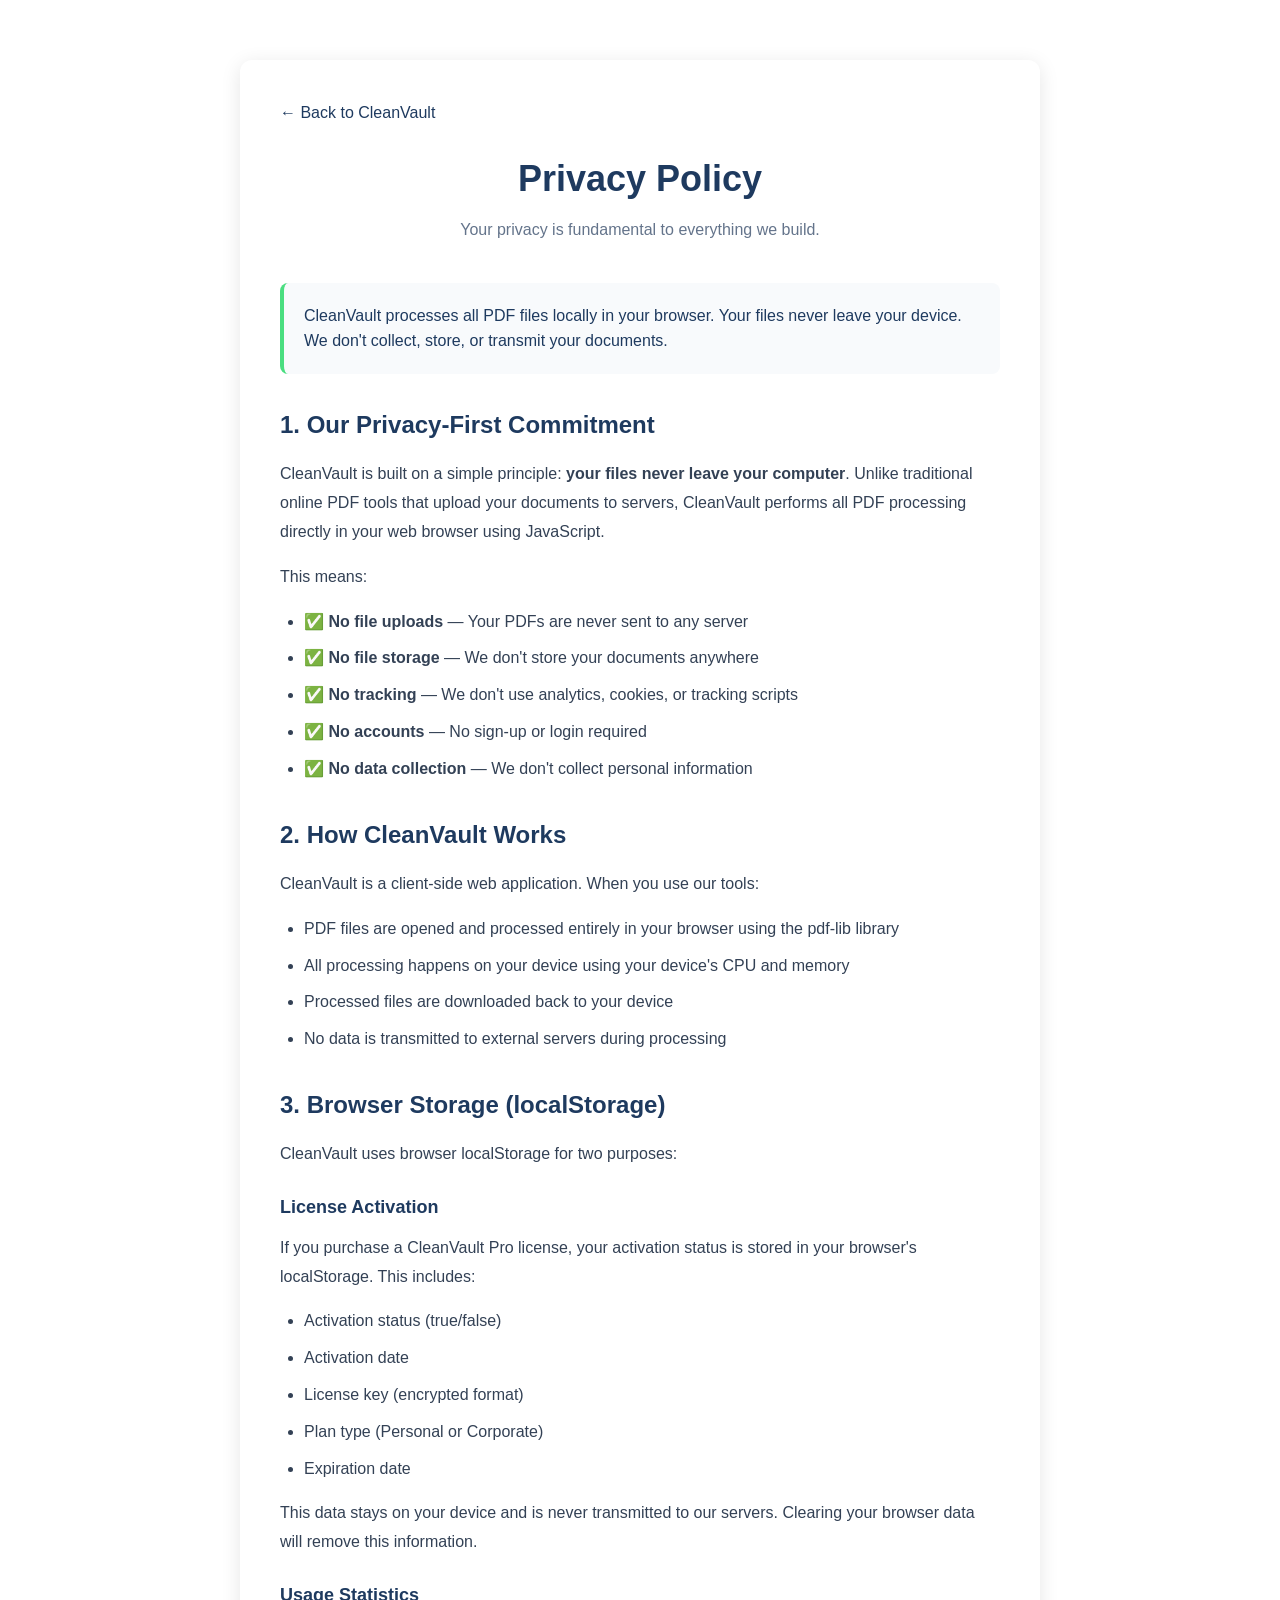
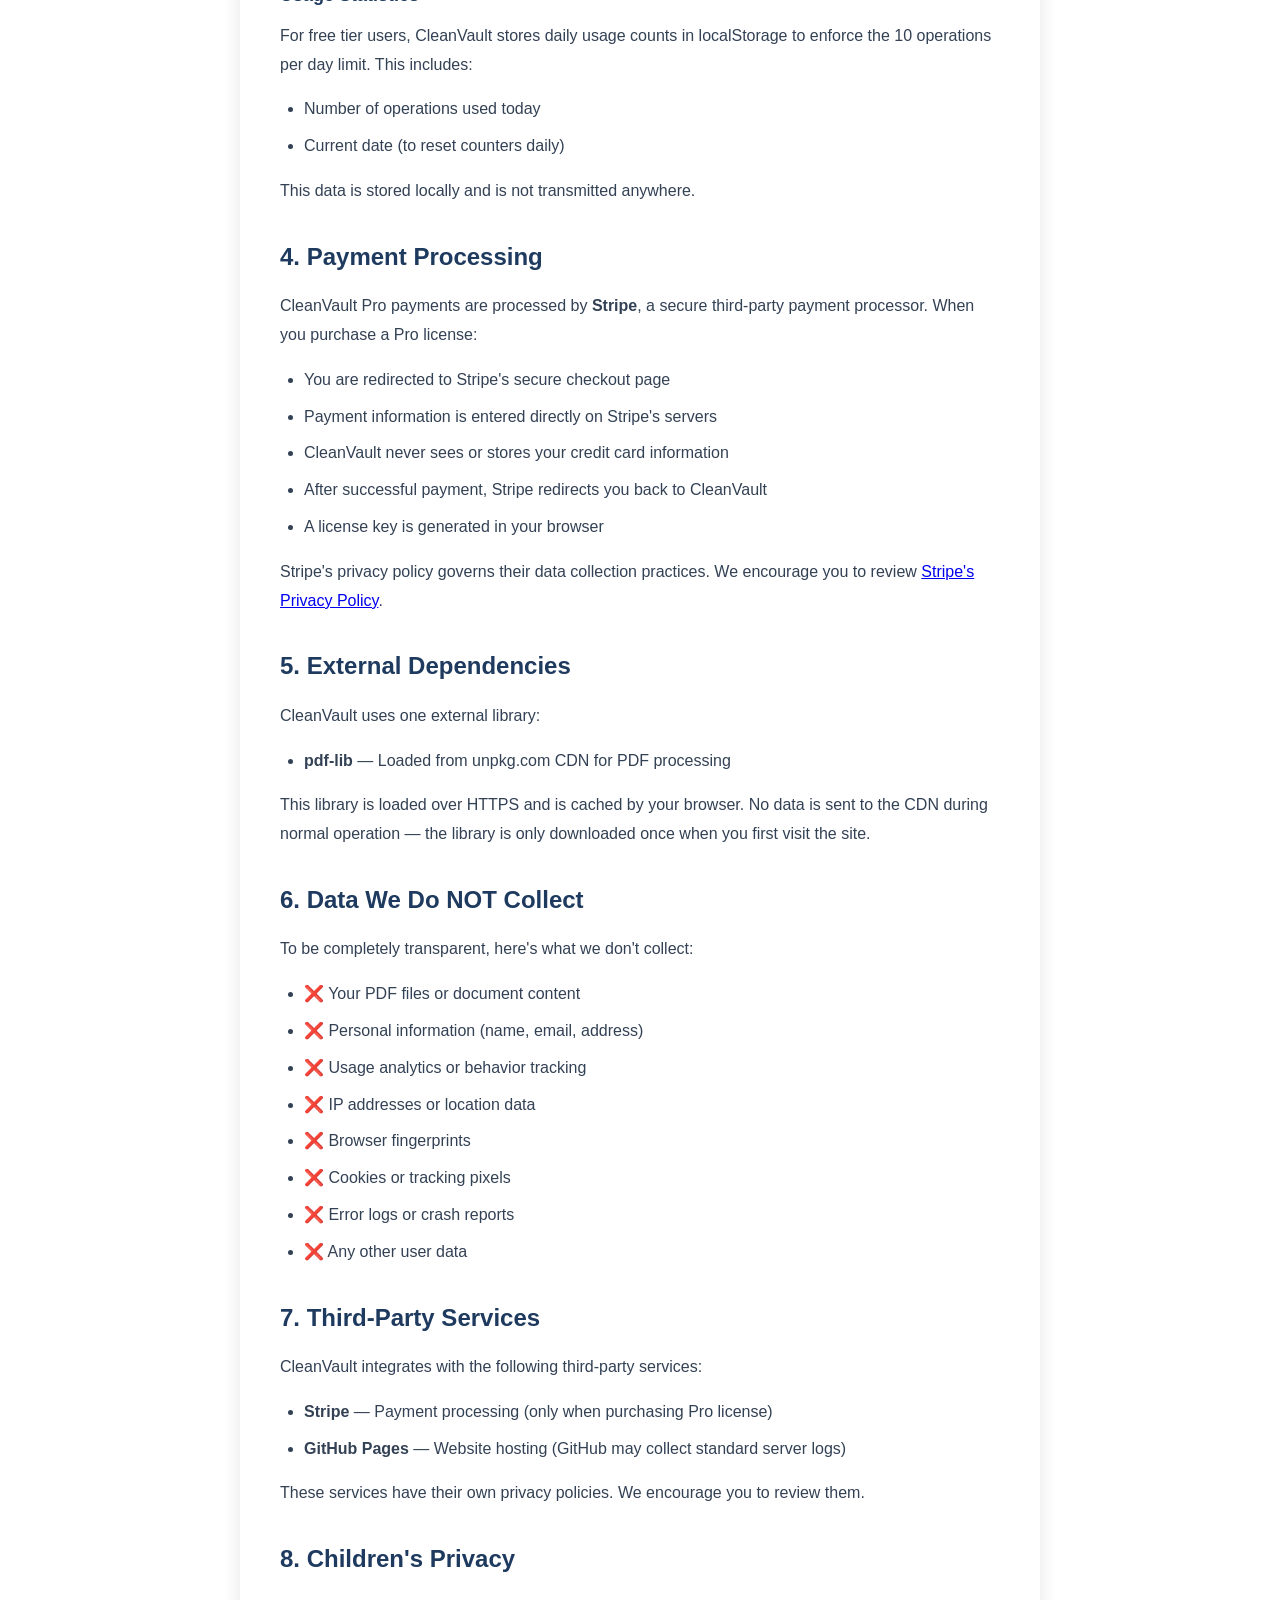
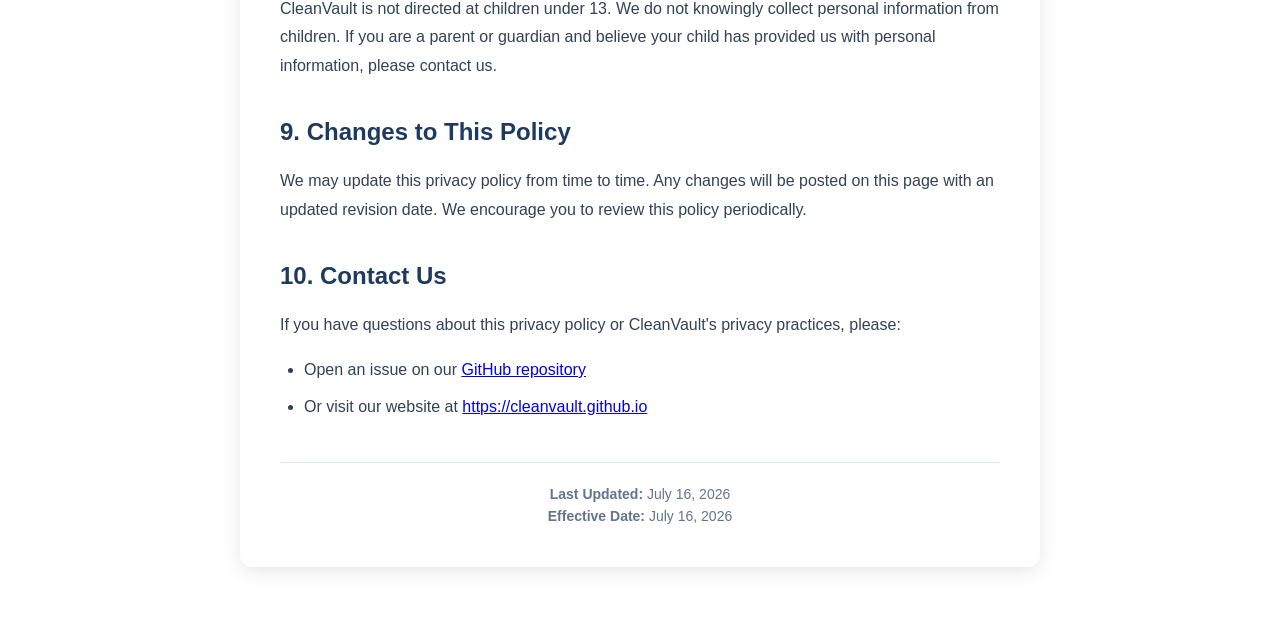
==== privacy.html @ eed6da36 "CleanVault launch ready" ====
<!DOCTYPE html>
<html lang="en">
<head>
    <meta charset="UTF-8">
    <meta name="viewport" content="width=device-width, initial-scale=1.0">
    <meta name="description" content="CleanVault Privacy Policy - Learn how we protect your privacy with browser-based PDF processing, no data collection, and no file uploads.">
    <meta name="robots" content="noindex, nofollow">
    <meta name="author" content="CleanVault">
    
    <!-- Canonical URL -->
    <link rel="canonical" href="https://cleanvault.github.io/privacy.html">
    
    <!-- Favicon -->
    <link rel="icon" type="image/x-icon" href="assets/favicon.ico">
    <link rel="icon" type="image/png" sizes="16x16" href="assets/favicon-16x16.png">
    <link rel="icon" type="image/png" sizes="32x32" href="assets/favicon-32x32.png">
    <link rel="icon" type="image/png" sizes="48x48" href="assets/favicon-48x48.png">
    <link rel="apple-touch-icon" sizes="180x180" href="assets/apple-touch-icon.png">
    <link rel="icon" type="image/svg+xml" href="assets/logo.svg">
    
    <!-- Stylesheet -->
    <link rel="stylesheet" href="style.css">
    
    <title>Privacy Policy - CleanVault</title>
    <style>
        .legal-container {
            max-width: 800px;
            margin: 60px auto;
            padding: 40px;
            background: white;
            border-radius: 12px;
            box-shadow: 0 4px 20px rgba(0, 0, 0, 0.1);
        }

        .legal-header {
            text-align: center;
            margin-bottom: 40px;
        }

        .legal-header h1 {
            font-size: 36px;
            color: #1e3a5f;
            margin-bottom: 10px;
        }

        .legal-header p {
            color: #64748b;
            font-size: 16px;
        }

        .legal-section {
            margin-bottom: 32px;
        }

        .legal-section h2 {
            font-size: 24px;
            color: #1e3a5f;
            margin-bottom: 16px;
            margin-top: 32px;
        }

        .legal-section h3 {
            font-size: 18px;
            color: #1e3a5f;
            margin-top: 24px;
            margin-bottom: 12px;
        }

        .legal-section p {
            color: #334155;
            line-height: 1.8;
            margin-bottom: 16px;
        }

        .legal-section ul {
            margin-left: 24px;
            margin-bottom: 16px;
        }

        .legal-section li {
            color: #334155;
            line-height: 1.8;
            margin-bottom: 8px;
        }

        .highlight-box {
            background: #f8fafc;
            border-left: 4px solid #4ade80;
            padding: 20px;
            border-radius: 8px;
            margin: 24px 0;
        }

        .highlight-box p {
            margin: 0;
            color: #1e3a5f;
            font-weight: 500;
        }

        .back-link {
            display: inline-block;
            margin-bottom: 24px;
            color: #1e3a5f;
            text-decoration: none;
            font-weight: 500;
        }

        .back-link:hover {
            text-decoration: underline;
        }

        .last-updated {
            text-align: center;
            color: #64748b;
            font-size: 14px;
            margin-top: 40px;
            padding-top: 20px;
            border-top: 1px solid #e2e8f0;
        }
    </style>
</head>
<body>
    <div class="legal-container">
        <a href="index.html" class="back-link">← Back to CleanVault</a>
        
        <div class="legal-header">
            <h1>Privacy Policy</h1>
            <p>Your privacy is fundamental to everything we build.</p>
        </div>

        <div class="highlight-box">
            <p>CleanVault processes all PDF files locally in your browser. Your files never leave your device. We don't collect, store, or transmit your documents.</p>
        </div>

        <div class="legal-section">
            <h2>1. Our Privacy-First Commitment</h2>
            <p>CleanVault is built on a simple principle: <strong>your files never leave your computer</strong>. Unlike traditional online PDF tools that upload your documents to servers, CleanVault performs all PDF processing directly in your web browser using JavaScript.</p>
            
            <p>This means:</p>
            <ul>
                <li>✅ <strong>No file uploads</strong> — Your PDFs are never sent to any server</li>
                <li>✅ <strong>No file storage</strong> — We don't store your documents anywhere</li>
                <li>✅ <strong>No tracking</strong> — We don't use analytics, cookies, or tracking scripts</li>
                <li>✅ <strong>No accounts</strong> — No sign-up or login required</li>
                <li>✅ <strong>No data collection</strong> — We don't collect personal information</li>
            </ul>
        </div>

        <div class="legal-section">
            <h2>2. How CleanVault Works</h2>
            <p>CleanVault is a client-side web application. When you use our tools:</p>
            <ul>
                <li>PDF files are opened and processed entirely in your browser using the pdf-lib library</li>
                <li>All processing happens on your device using your device's CPU and memory</li>
                <li>Processed files are downloaded back to your device</li>
                <li>No data is transmitted to external servers during processing</li>
            </ul>
        </div>

        <div class="legal-section">
            <h2>3. Browser Storage (localStorage)</h2>
            <p>CleanVault uses browser localStorage for two purposes:</p>
            
            <h3>License Activation</h3>
            <p>If you purchase a CleanVault Pro license, your activation status is stored in your browser's localStorage. This includes:</p>
            <ul>
                <li>Activation status (true/false)</li>
                <li>Activation date</li>
                <li>License key (encrypted format)</li>
                <li>Plan type (Personal or Corporate)</li>
                <li>Expiration date</li>
            </ul>
            <p>This data stays on your device and is never transmitted to our servers. Clearing your browser data will remove this information.</p>
            
            <h3>Usage Statistics</h3>
            <p>For free tier users, CleanVault stores daily usage counts in localStorage to enforce the 10 operations per day limit. This includes:</p>
            <ul>
                <li>Number of operations used today</li>
                <li>Current date (to reset counters daily)</li>
            </ul>
            <p>This data is stored locally and is not transmitted anywhere.</p>
        </div>

        <div class="legal-section">
            <h2>4. Payment Processing</h2>
            <p>CleanVault Pro payments are processed by <strong>Stripe</strong>, a secure third-party payment processor. When you purchase a Pro license:</p>
            <ul>
                <li>You are redirected to Stripe's secure checkout page</li>
                <li>Payment information is entered directly on Stripe's servers</li>
                <li>CleanVault never sees or stores your credit card information</li>
                <li>After successful payment, Stripe redirects you back to CleanVault</li>
                <li>A license key is generated in your browser</li>
            </ul>
            <p>Stripe's privacy policy governs their data collection practices. We encourage you to review <a href="https://stripe.com/privacy" target="_blank" rel="noopener noreferrer">Stripe's Privacy Policy</a>.</p>
        </div>

        <div class="legal-section">
            <h2>5. External Dependencies</h2>
            <p>CleanVault uses one external library:</p>
            <ul>
                <li><strong>pdf-lib</strong> — Loaded from unpkg.com CDN for PDF processing</li>
            </ul>
            <p>This library is loaded over HTTPS and is cached by your browser. No data is sent to the CDN during normal operation — the library is only downloaded once when you first visit the site.</p>
        </div>

        <div class="legal-section">
            <h2>6. Data We Do NOT Collect</h2>
            <p>To be completely transparent, here's what we don't collect:</p>
            <ul>
                <li>❌ Your PDF files or document content</li>
                <li>❌ Personal information (name, email, address)</li>
                <li>❌ Usage analytics or behavior tracking</li>
                <li>❌ IP addresses or location data</li>
                <li>❌ Browser fingerprints</li>
                <li>❌ Cookies or tracking pixels</li>
                <li>❌ Error logs or crash reports</li>
                <li>❌ Any other user data</li>
            </ul>
        </div>

        <div class="legal-section">
            <h2>7. Third-Party Services</h2>
            <p>CleanVault integrates with the following third-party services:</p>
            <ul>
                <li><strong>Stripe</strong> — Payment processing (only when purchasing Pro license)</li>
                <li><strong>GitHub Pages</strong> — Website hosting (GitHub may collect standard server logs)</li>
            </ul>
            <p>These services have their own privacy policies. We encourage you to review them.</p>
        </div>

        <div class="legal-section">
            <h2>8. Children's Privacy</h2>
            <p>CleanVault is not directed at children under 13. We do not knowingly collect personal information from children. If you are a parent or guardian and believe your child has provided us with personal information, please contact us.</p>
        </div>

        <div class="legal-section">
            <h2>9. Changes to This Policy</h2>
            <p>We may update this privacy policy from time to time. Any changes will be posted on this page with an updated revision date. We encourage you to review this policy periodically.</p>
        </div>

        <div class="legal-section">
            <h2>10. Contact Us</h2>
            <p>If you have questions about this privacy policy or CleanVault's privacy practices, please:</p>
            <ul>
                <li>Open an issue on our <a href="https://github.com/cleanvault/cleanvault.github.io" target="_blank" rel="noopener noreferrer">GitHub repository</a></li>
                <li>Or visit our website at <a href="https://cleanvault.github.io">https://cleanvault.github.io</a></li>
            </ul>
        </div>

        <div class="last-updated">
            <p><strong>Last Updated:</strong> July 16, 2026</p>
            <p><strong>Effective Date:</strong> July 16, 2026</p>
        </div>
    </div>
</body>
</html>
---- style.css ----
/* ============================================
   CleanVault - Privacy-First PDF Tools
   Modern SaaS Style Design
   ============================================ */

/* Reset and Base Styles */
* {
    margin: 0;
    padding: 0;
    box-sizing: border-box;
}

:root {
    --color-navy: #1e3a5f;
    --color-navy-dark: #152a45;
    --color-white: #ffffff;
    --color-gray-light: #f8fafc;
    --color-gray: #64748b;
    --color-gray-dark: #334155;
    --color-green: #4ade80;
    --color-green-dark: #22c55e;
    --color-error: #ef4444;
    --color-success: #10b981;
    --shadow-sm: 0 1px 2px 0 rgba(0, 0, 0, 0.05);
    --shadow-md: 0 4px 6px -1px rgba(0, 0, 0, 0.1), 0 2px 4px -1px rgba(0, 0, 0, 0.06);
    --shadow-lg: 0 10px 15px -3px rgba(0, 0, 0, 0.1), 0 4px 6px -2px rgba(0, 0, 0, 0.05);
    --shadow-xl: 0 20px 25px -5px rgba(0, 0, 0, 0.1), 0 10px 10px -5px rgba(0, 0, 0, 0.04);
}

body {
    font-family: -apple-system, BlinkMacSystemFont, 'Segoe UI', Roboto, 'Helvetica Neue', Arial, sans-serif;
    line-height: 1.6;
    color: var(--color-gray-dark);
    background-color: var(--color-white);
}

.container {
    max-width: 1200px;
    margin: 0 auto;
    padding: 0 20px;
}

/* Header */
.header {
    background-color: var(--color-white);
    border-bottom: 1px solid #e2e8f0;
    padding: 20px 0;
    position: sticky;
    top: 0;
    z-index: 100;
    box-shadow: var(--shadow-sm);
}

.header .container {
    display: flex;
    justify-content: space-between;
    align-items: center;
}

.logo {
    display: flex;
    align-items: center;
    gap: 12px;
}

.logo-icon {
    width: 32px;
    height: 32px;
}

.logo-text {
    font-size: 24px;
    font-weight: 700;
    color: var(--color-navy);
}

.nav {
    display: flex;
    gap: 32px;
}

.nav a {
    color: var(--color-gray);
    text-decoration: none;
    font-weight: 500;
    transition: color 0.2s;
}

.nav a:hover {
    color: var(--color-navy);
}

/* Hero Section */
.hero {
    background: linear-gradient(135deg, var(--color-navy) 0%, var(--color-navy-dark) 100%);
    color: var(--color-white);
    padding: 100px 0;
    text-align: center;
}

.hero h1 {
    font-size: 48px;
    font-weight: 800;
    margin-bottom: 20px;
    letter-spacing: -0.02em;
}

.hero-subtitle {
    font-size: 20px;
    margin-bottom: 16px;
    opacity: 0.95;
}

.hero-tagline {
    font-size: 18px;
    font-weight: 600;
    color: var(--color-green);
    margin-bottom: 32px;
}

.hero-buttons {
    display: flex;
    gap: 16px;
    justify-content: center;
    flex-wrap: wrap;
}

/* Buttons */
.btn {
    display: inline-block;
    padding: 14px 32px;
    font-size: 16px;
    font-weight: 600;
    border: none;
    border-radius: 8px;
    cursor: pointer;
    text-decoration: none;
    transition: all 0.2s;
    font-family: inherit;
}

.btn-primary {
    background-color: var(--color-green);
    color: var(--color-navy-dark);
}

.btn-primary:hover {
    background-color: var(--color-green-dark);
    transform: translateY(-2px);
    box-shadow: var(--shadow-lg);
}

.btn-primary:disabled {
    background-color: var(--color-gray);
    cursor: not-allowed;
    transform: none;
}

.btn-secondary {
    background-color: var(--color-white);
    color: var(--color-navy);
    border: 2px solid var(--color-navy);
}

.btn-secondary:hover {
    background-color: var(--color-navy);
    color: var(--color-white);
    transform: translateY(-2px);
    box-shadow: var(--shadow-lg);
}

.btn-back {
    background-color: transparent;
    color: var(--color-gray);
    border: 1px solid var(--color-gray);
    padding: 10px 20px;
    margin-bottom: 24px;
    font-size: 14px;
}

.btn-back:hover {
    background-color: var(--color-gray-light);
    color: var(--color-navy);
}

/* Tools Section */
.tools {
    padding: 80px 0;
    background-color: var(--color-gray-light);
}

.tools h2 {
    text-align: center;
    font-size: 36px;
    color: var(--color-navy);
    margin-bottom: 48px;
}

.tools-grid {
    display: grid;
    grid-template-columns: repeat(auto-fit, minmax(280px, 1fr));
    gap: 24px;
}

.tool-card {
    background-color: var(--color-white);
    padding: 32px;
    border-radius: 12px;
    box-shadow: var(--shadow-md);
    transition: transform 0.2s, box-shadow 0.2s;
    text-align: center;
}

.tool-card:hover {
    transform: translateY(-4px);
    box-shadow: var(--shadow-xl);
}

.tool-icon {
    color: var(--color-navy);
    margin-bottom: 20px;
}

.tool-card h3 {
    font-size: 24px;
    color: var(--color-navy);
    margin-bottom: 12px;
}

.tool-card p {
    color: var(--color-gray);
    margin-bottom: 24px;
    line-height: 1.6;
}

/* Tool Interface */
.tool-interface {
    padding: 60px 0;
    background-color: var(--color-white);
    min-height: 400px;
}

.tool-content {
    background-color: var(--color-gray-light);
    padding: 40px;
    border-radius: 12px;
    box-shadow: var(--shadow-md);
}

.tool-header {
    margin-bottom: 32px;
}

.tool-header h2 {
    font-size: 32px;
    color: var(--color-navy);
    margin-bottom: 8px;
}

.tool-header p {
    color: var(--color-gray);
}

/* File Upload Area */
.upload-area {
    border: 2px dashed #cbd5e1;
    border-radius: 12px;
    padding: 40px;
    text-align: center;
    background-color: var(--color-white);
    margin-bottom: 24px;
    transition: all 0.2s;
    cursor: pointer;
}

.upload-area:hover {
    border-color: var(--color-navy);
    background-color: #f1f5f9;
}

.upload-area.dragover {
    border-color: var(--color-green);
    background-color: #f0fdf4;
}

.upload-icon {
    color: var(--color-gray);
    margin-bottom: 16px;
}

.upload-area p {
    color: var(--color-gray);
    margin-bottom: 8px;
}

.upload-area input[type="file"] {
    display: none;
}

/* File List */
.file-list {
    margin: 24px 0;
}

.file-item {
    background-color: var(--color-white);
    padding: 16px;
    border-radius: 8px;
    margin-bottom: 12px;
    display: flex;
    justify-content: space-between;
    align-items: center;
    box-shadow: var(--shadow-sm);
}

.file-info {
    display: flex;
    align-items: center;
    gap: 12px;
    flex: 1;
}

.file-icon {
    color: var(--color-navy);
}

.file-name {
    font-weight: 500;
    color: var(--color-gray-dark);
}

.file-size {
    font-size: 14px;
    color: var(--color-gray);
}

.file-remove {
    background-color: transparent;
    border: none;
    color: var(--color-error);
    cursor: pointer;
    padding: 8px;
    font-size: 20px;
    line-height: 1;
}

.file-remove:hover {
    background-color: #fef2f2;
    border-radius: 4px;
}

/* Form Elements */
.form-group {
    margin-bottom: 20px;
}

.form-group label {
    display: block;
    font-weight: 600;
    color: var(--color-gray-dark);
    margin-bottom: 8px;
}

.form-group input,
.form-group textarea {
    width: 100%;
    padding: 12px 16px;
    border: 1px solid #cbd5e1;
    border-radius: 8px;
    font-size: 16px;
    font-family: inherit;
    transition: border-color 0.2s;
}

.form-group input:focus,
.form-group textarea:focus {
    outline: none;
    border-color: var(--color-navy);
    box-shadow: 0 0 0 3px rgba(30, 58, 95, 0.1);
}

.form-group textarea {
    resize: vertical;
    min-height: 100px;
}

.form-hint {
    font-size: 14px;
    color: var(--color-gray);
    margin-top: 6px;
}

/* Radio Buttons */
.radio-group {
    display: flex;
    gap: 16px;
    flex-wrap: wrap;
}

.radio-option {
    display: flex;
    align-items: center;
    gap: 8px;
    padding: 12px 20px;
    border: 1px solid #cbd5e1;
    border-radius: 8px;
    cursor: pointer;
    transition: all 0.2s;
}

.radio-option:hover {
    border-color: var(--color-navy);
    background-color: #f8fafc;
}

.radio-option input[type="radio"] {
    width: auto;
    margin: 0;
}

.radio-option:has(input:checked) {
    border-color: var(--color-navy);
    background-color: #f1f5f9;
}

/* Action Buttons */
.tool-actions {
    display: flex;
    gap: 12px;
    margin-top: 24px;
    flex-wrap: wrap;
}

/* Status Messages */
.status {
    padding: 16px;
    border-radius: 8px;
    margin: 16px 0;
    display: none;
}

.status.show {
    display: block;
}

.status.success {
    background-color: #d1fae5;
    color: #065f46;
    border: 1px solid #6ee7b7;
}

.status.error {
    background-color: #fee2e2;
    color: #991b1b;
    border: 1px solid #fca5a5;
}

.status.info {
    background-color: #dbeafe;
    color: #1e40af;
    border: 1px solid #93c5fd;
}

/* Page Info */
.page-info {
    background-color: var(--color-white);
    padding: 16px;
    border-radius: 8px;
    margin-bottom: 24px;
    box-shadow: var(--shadow-sm);
}

.page-info strong {
    color: var(--color-navy);
}

/* Privacy Section */
.privacy {
    padding: 80px 0;
    background-color: var(--color-white);
}

.privacy h2 {
    text-align: center;
    font-size: 36px;
    color: var(--color-navy);
    margin-bottom: 48px;
}

.privacy-content {
    display: grid;
    grid-template-columns: repeat(auto-fit, minmax(280px, 1fr));
    gap: 32px;
}

.privacy-item {
    text-align: center;
    padding: 32px;
}

.privacy-item svg {
    color: var(--color-green);
    margin-bottom: 20px;
}

.privacy-item h3 {
    font-size: 24px;
    color: var(--color-navy);
    margin-bottom: 12px;
}

.privacy-item p {
    color: var(--color-gray);
    line-height: 1.6;
}

/* About Section */
.about {
    padding: 80px 0;
    background-color: var(--color-gray-light);
}

.about h2 {
    text-align: center;
    font-size: 36px;
    color: var(--color-navy);
    margin-bottom: 24px;
}

.about p {
    text-align: center;
    max-width: 800px;
    margin: 0 auto 16px;
    color: var(--color-gray);
    line-height: 1.8;
}

.benefits-list {
    max-width: 600px;
    margin: 24px auto;
    padding: 0;
    list-style: none;
    text-align: left;
}

.benefits-list li {
    padding: 8px 0;
    color: var(--color-gray-dark);
    font-size: 16px;
    border-bottom: 1px solid #e2e8f0;
}

.benefits-list li:last-child {
    border-bottom: none;
}

.upgrade-placeholder {
    text-align: center;
    margin-top: 48px;
    padding: 32px;
    background-color: var(--color-white);
    border-radius: 12px;
    box-shadow: var(--shadow-md);
    max-width: 500px;
    margin-left: auto;
    margin-right: auto;
}

.upgrade-placeholder h3 {
    font-size: 24px;
    color: var(--color-navy);
    margin-bottom: 12px;
}

.upgrade-placeholder p {
    color: var(--color-gray);
    margin-bottom: 20px;
}

/* Pro Badge */
.pro-badge {
    display: inline-block;
    padding: 4px 12px;
    border-radius: 12px;
    font-size: 12px;
    font-weight: 700;
    text-transform: uppercase;
    letter-spacing: 0.5px;
    background-color: #e2e8f0;
    color: var(--color-gray);
    margin-left: 8px;
}

.pro-badge.active {
    background-color: var(--color-green);
    color: var(--color-navy-dark);
}

/* Pro Tool Cards */
.pro-tool {
    position: relative;
    border: 2px solid #e2e8f0;
}

.pro-badge-card {
    position: absolute;
    top: 12px;
    right: 12px;
    background-color: var(--color-green);
    color: var(--color-navy-dark);
    padding: 4px 10px;
    border-radius: 8px;
    font-size: 11px;
    font-weight: 700;
    text-transform: uppercase;
    letter-spacing: 0.5px;
    z-index: 10;
}

.pro-tool.locked {
    opacity: 0.7;
    cursor: not-allowed;
}

.pro-tool.locked::after {
    content: '';
    position: absolute;
    top: 0;
    left: 0;
    right: 0;
    bottom: 0;
    background-color: rgba(255, 255, 255, 0.5);
    border-radius: 12px;
    pointer-events: none;
}

.upgrade-prompt {
    text-align: center;
    padding: 20px;
    background-color: #fef3c7;
    border: 1px solid #fbbf24;
    border-radius: 8px;
    margin-top: 16px;
}

.upgrade-prompt p {
    color: #92400e;
    margin-bottom: 12px;
}

.upgrade-prompt .btn {
    background-color: #fbbf24;
    color: #92400e;
}

.upgrade-prompt .btn:hover {
    background-color: #f59e0b;
}

.pro-label {
    display: inline-block;
    background-color: var(--color-green);
    color: var(--color-navy-dark);
    padding: 2px 8px;
    border-radius: 4px;
    font-size: 12px;
    font-weight: 700;
    text-transform: uppercase;
    margin-left: 8px;
    vertical-align: middle;
}

/* Activation Section */
.activation-section {
    max-width: 500px;
    margin: 32px auto 0;
    padding: 32px;
    background-color: var(--color-white);
    border-radius: 12px;
    box-shadow: var(--shadow-md);
    text-align: center;
}

.activation-section h3 {
    font-size: 24px;
    color: var(--color-navy);
    margin-bottom: 12px;
}

.activation-section p {
    color: var(--color-gray);
    margin-bottom: 20px;
}

.activation-form {
    display: flex;
    gap: 12px;
    margin-bottom: 16px;
}

.license-input {
    flex: 1;
    padding: 12px 16px;
    border: 1px solid #cbd5e1;
    border-radius: 8px;
    font-size: 16px;
    font-family: monospace;
    letter-spacing: 1px;
}

.license-input:focus {
    outline: none;
    border-color: var(--color-navy);
    box-shadow: 0 0 0 3px rgba(30, 58, 95, 0.1);
}

.activation-status {
    font-weight: 600;
    margin-bottom: 12px;
    min-height: 24px;
}

.activation-status.success {
    color: var(--color-success);
}

.activation-status.error {
    color: var(--color-error);
}

/* Pricing Section */
.pricing {
    padding: 80px 0;
    background-color: var(--color-white);
}

.pricing h2 {
    text-align: center;
    font-size: 36px;
    color: var(--color-navy);
    margin-bottom: 16px;
}

.pricing-subtitle {
    text-align: center;
    max-width: 600px;
    margin: 0 auto 48px;
    color: var(--color-gray);
    font-size: 18px;
}

.pricing-grid {
    display: grid;
    grid-template-columns: repeat(auto-fit, minmax(300px, 1fr));
    gap: 24px;
    max-width: 1000px;
    margin: 0 auto;
}

.pricing-card {
    background-color: var(--color-white);
    border: 2px solid #e2e8f0;
    border-radius: 16px;
    padding: 40px;
    box-shadow: var(--shadow-md);
    text-align: center;
    transition: transform 0.2s, box-shadow 0.2s;
    position: relative;
}

.pricing-card:hover {
    transform: translateY(-4px);
    box-shadow: var(--shadow-xl);
}

.pricing-card.corporate {
    border-color: var(--color-navy);
}

.pricing-badge {
    display: inline-block;
    background-color: #fbbf24;
    color: #92400e;
    padding: 6px 16px;
    border-radius: 20px;
    font-size: 13px;
    font-weight: 700;
    text-transform: uppercase;
    letter-spacing: 0.5px;
    margin-bottom: 16px;
}

.pricing-card.corporate .pricing-badge {
    background-color: var(--color-green);
    color: var(--color-navy-dark);
}

.pricing-description {
    color: var(--color-gray);
    font-size: 16px;
    margin-bottom: 16px;
}

.pricing-guarantee {
    text-align: center;
    margin-top: 32px;
    padding: 20px;
    background-color: #f0fdf4;
    border-radius: 12px;
    max-width: 600px;
    margin-left: auto;
    margin-right: auto;
}

.pricing-guarantee p {
    color: #065f46;
    font-weight: 500;
    font-size: 16px;
}

.pricing-header {
    margin-bottom: 32px;
}

.pricing-header h3 {
    font-size: 28px;
    color: var(--color-navy);
    margin-bottom: 16px;
}

.pricing-price {
    display: flex;
    align-items: baseline;
    justify-content: center;
    gap: 4px;
}

.price {
    font-size: 56px;
    font-weight: 800;
    color: var(--color-navy);
}

.period {
    font-size: 20px;
    color: var(--color-gray);
}

.pricing-features {
    list-style: none;
    text-align: left;
    margin-bottom: 32px;
}

.pricing-features li {
    padding: 12px 0;
    color: var(--color-gray-dark);
    font-size: 16px;
    border-bottom: 1px solid #e2e8f0;
}

.pricing-features li:last-child {
    border-bottom: none;
}

.btn-pricing {
    width: 100%;
    padding: 18px 32px;
    font-size: 18px;
}

.pricing-note {
    margin-top: 16px;
    font-size: 14px;
    color: var(--color-gray);
}

/* Upgrade Button */
.btn-upgrade {
    background-color: var(--color-green);
    color: var(--color-navy-dark);
    border: none;
    width: 100%;
    margin-top: 8px;
}

.btn-upgrade:hover {
    background-color: var(--color-green-dark);
    transform: translateY(-2px);
    box-shadow: var(--shadow-lg);
}

/* Feedback Section */
.feedback {
    padding: 80px 0;
    background-color: var(--color-gray-light);
    text-align: center;
}

.feedback h2 {
    font-size: 36px;
    color: var(--color-navy);
    margin-bottom: 16px;
}

.feedback p {
    color: var(--color-gray);
    margin-bottom: 24px;
    font-size: 18px;
}

/* Footer */
.footer {
    background-color: var(--color-navy);
    color: var(--color-white);
    padding: 40px 0;
    text-align: center;
}

.footer-content {
    display: flex;
    flex-direction: column;
    align-items: center;
    gap: 12px;
}

.footer-logo {
    display: flex;
    align-items: center;
    gap: 8px;
    font-size: 20px;
    font-weight: 700;
}

.footer-logo .logo-icon {
    width: 24px;
    height: 24px;
}

.footer-tagline {
    color: var(--color-green);
    font-weight: 500;
}

.footer-trust {
    color: rgba(255, 255, 255, 0.85);
    font-size: 14px;
    line-height: 1.6;
    max-width: 600px;
    margin: 0 auto;
}

/* Responsive Design */
@media (max-width: 768px) {
    .hero h1 {
        font-size: 36px;
    }

    .hero-subtitle {
        font-size: 18px;
    }

    .header .container {
        flex-direction: column;
        gap: 16px;
    }

    .nav {
        gap: 16px;
    }

    .tools-grid {
        grid-template-columns: 1fr;
    }

    .privacy-content {
        grid-template-columns: 1fr;
    }

    .tool-actions {
        flex-direction: column;
    }

    .btn {
        width: 100%;
    }
}

@media (max-width: 480px) {
    .hero {
        padding: 60px 0;
    }

    .hero h1 {
        font-size: 28px;
    }

    .tools,
    .privacy,
    .about {
        padding: 60px 0;
    }

    .tools h2,
    .privacy h2,
    .about h2 {
        font-size: 28px;
    }
}

/* Loading Spinner */
.spinner {
    display: inline-block;
    width: 20px;
    height: 20px;
    border: 3px solid rgba(255, 255, 255, 0.3);
    border-radius: 50%;
    border-top-color: var(--color-white);
    animation: spin 0.8s linear infinite;
}

@keyframes spin {
    to { transform: rotate(360deg); }
}

/* Progress Bar */
.progress-container {
    width: 100%;
    background-color: #e2e8f0;
    border-radius: 8px;
    overflow: hidden;
    margin: 16px 0;
}

.progress-bar {
    height: 8px;
    background-color: var(--color-green);
    transition: width 0.3s ease;
    width: 0%;
}

/* Drag and Drop Visual Feedback */
.drag-handle {
    cursor: move;
    color: var(--color-gray);
    padding: 4px 8px;
}

.drag-handle:hover {
    color: var(--color-navy);
}

.file-item.dragging {
    opacity: 0.5;
    background-color: #f1f5f9;
}

/* Reorder pages list */
.reorder-pages-list {
    max-height: 500px;
    overflow-y: auto;
    border: 2px dashed #e5e7eb;
    border-radius: 8px;
    padding: 16px;
    background: #f9fafb;
}

.page-item {
    display: flex;
    align-items: center;
    gap: 12px;
    padding: 12px;
    margin-bottom: 8px;
    background: white;
    border: 1px solid #e5e7eb;
    border-radius: 6px;
    cursor: move;
    transition: all 0.2s;
}

.page-item:hover {
    border-color: var(--color-green);
    box-shadow: 0 2px 4px rgba(0, 0, 0, 0.1);
}

.page-item.dragging {
    opacity: 0.5;
    background: #f0fdf4;
}

.page-item .drag-handle {
    cursor: move;
    color: #9ca3af;
    font-size: 18px;
    user-select: none;
}

.page-item:hover .drag-handle {
    color: var(--color-green);
}

.page-number {
    font-weight: 500;
    color: var(--color-navy);
}

/* ============================================
   Accessibility Styles (SEO & UX)
   ============================================ */

/* Skip to main content link */
.skip-link {
    position: absolute;
    top: -40px;
    left: 0;
    background: var(--color-navy);
    color: var(--color-white);
    padding: 8px 16px;
    z-index: 10000;
    text-decoration: none;
    font-weight: 600;
    border-radius: 0 0 4px 0;
    transition: top 0.3s;
}

.skip-link:focus {
    top: 0;
}

/* Visually hidden but accessible to screen readers */
.visually-hidden {
    position: absolute;
    width: 1px;
    height: 1px;
    padding: 0;
    margin: -1px;
    overflow: hidden;
    clip: rect(0, 0, 0, 0);
    white-space: nowrap;
    border: 0;
}

/* Enhanced focus styles for keyboard navigation */
*:focus-visible {
    outline: 2px solid var(--color-green);
    outline-offset: 2px;
}

/* Ensure sufficient color contrast */
a:focus,
button:focus,
input:focus,
textarea:focus {
    outline: 2px solid var(--color-green);
    outline-offset: 2px;
}

/* Screen reader only content */
.sr-only {
    position: absolute;
    width: 1px;
    height: 1px;
    padding: 0;
    margin: -1px;
    overflow: hidden;
    clip: rect(0, 0, 0, 0);
    white-space: nowrap;
    border-width: 0;
}

/* High contrast mode support */
@media (forced-colors: active) {
    .btn-primary {
        border: 2px solid ButtonText;
    }
    
    .btn-secondary {
        border: 2px solid ButtonText;
    }
}

/* Reduced motion support */
@media (prefers-reduced-motion: reduce) {
    *,
    *::before,
    *::after {
        animation-duration: 0.01ms !important;
        animation-iteration-count: 1 !important;
        transition-duration: 0.01ms !important;
    }
}

/* Print styles */
@media print {
    .header,
    .footer,
    .btn,
    .hero-buttons {
        display: none;
    }
    
    body {
        font-size: 12pt;
        color: #000;
        background: #fff;
    }
    
    a {
        text-decoration: underline;
    }
}
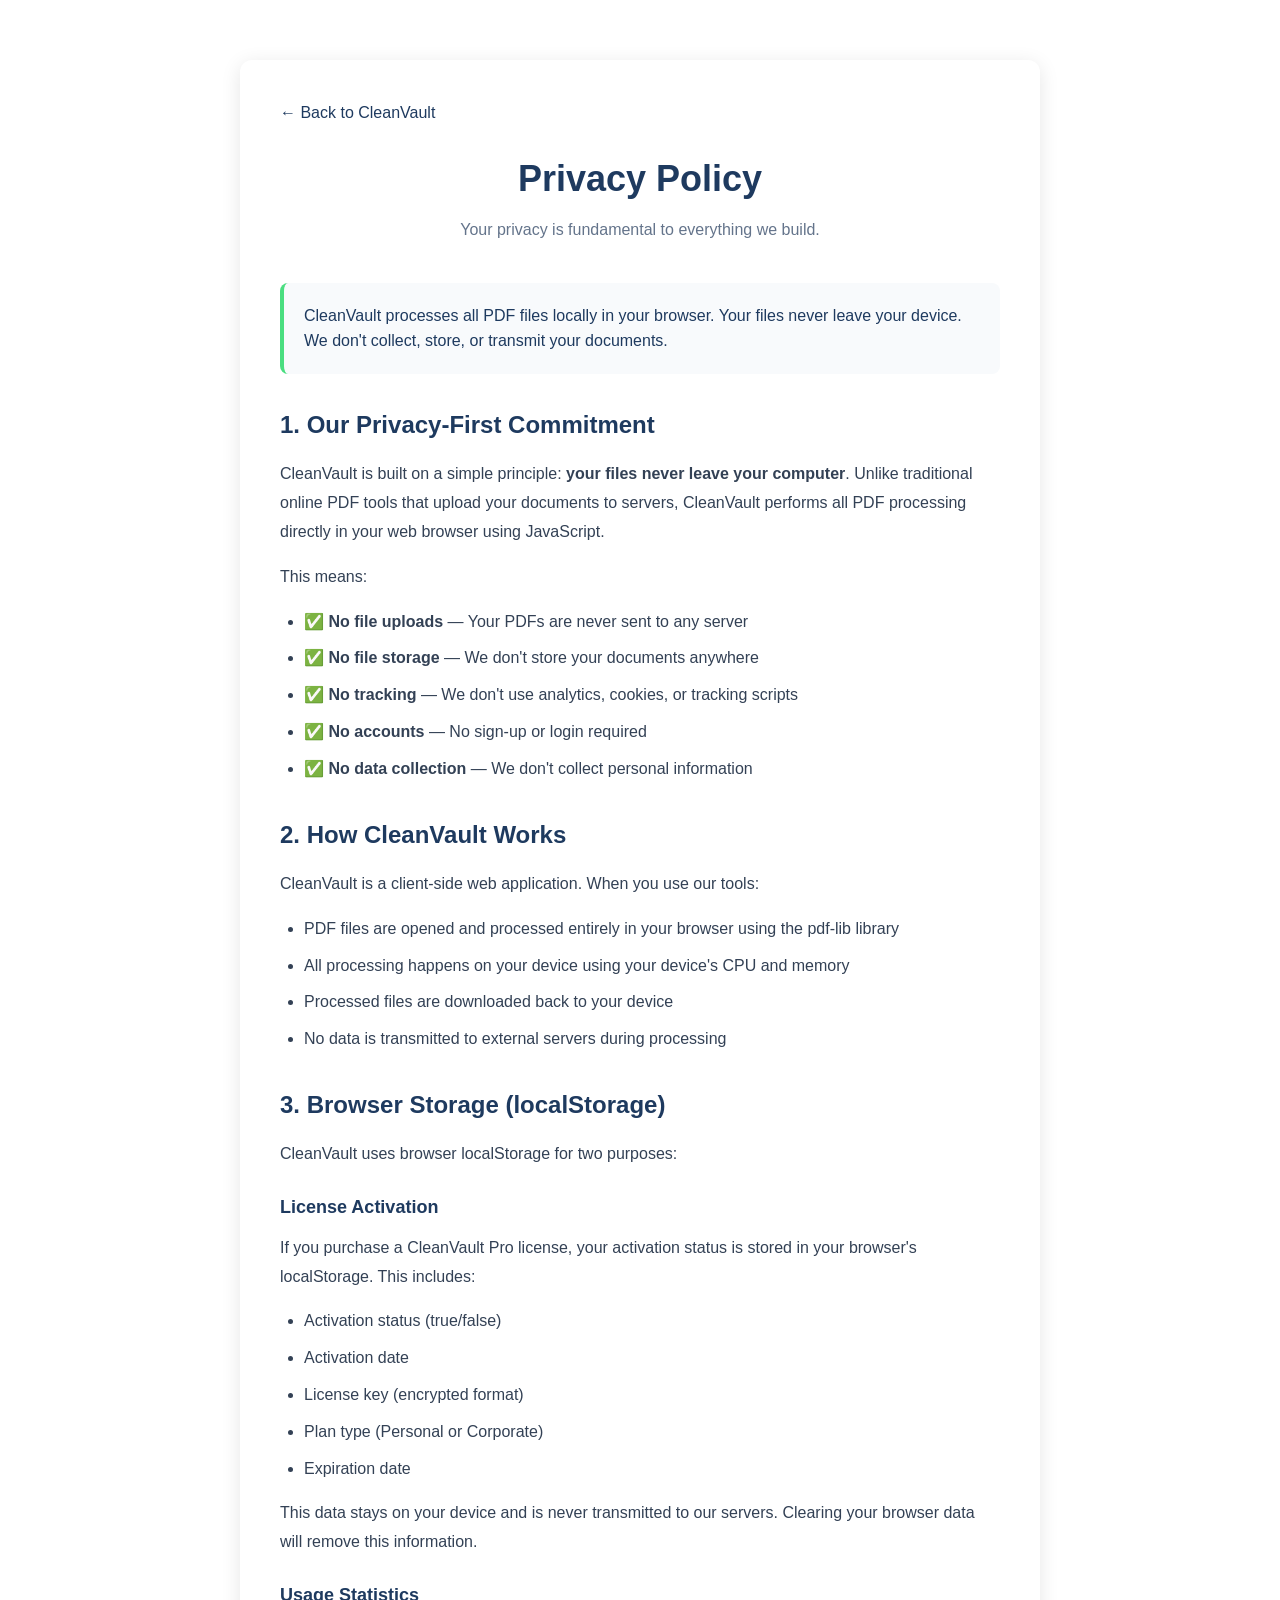
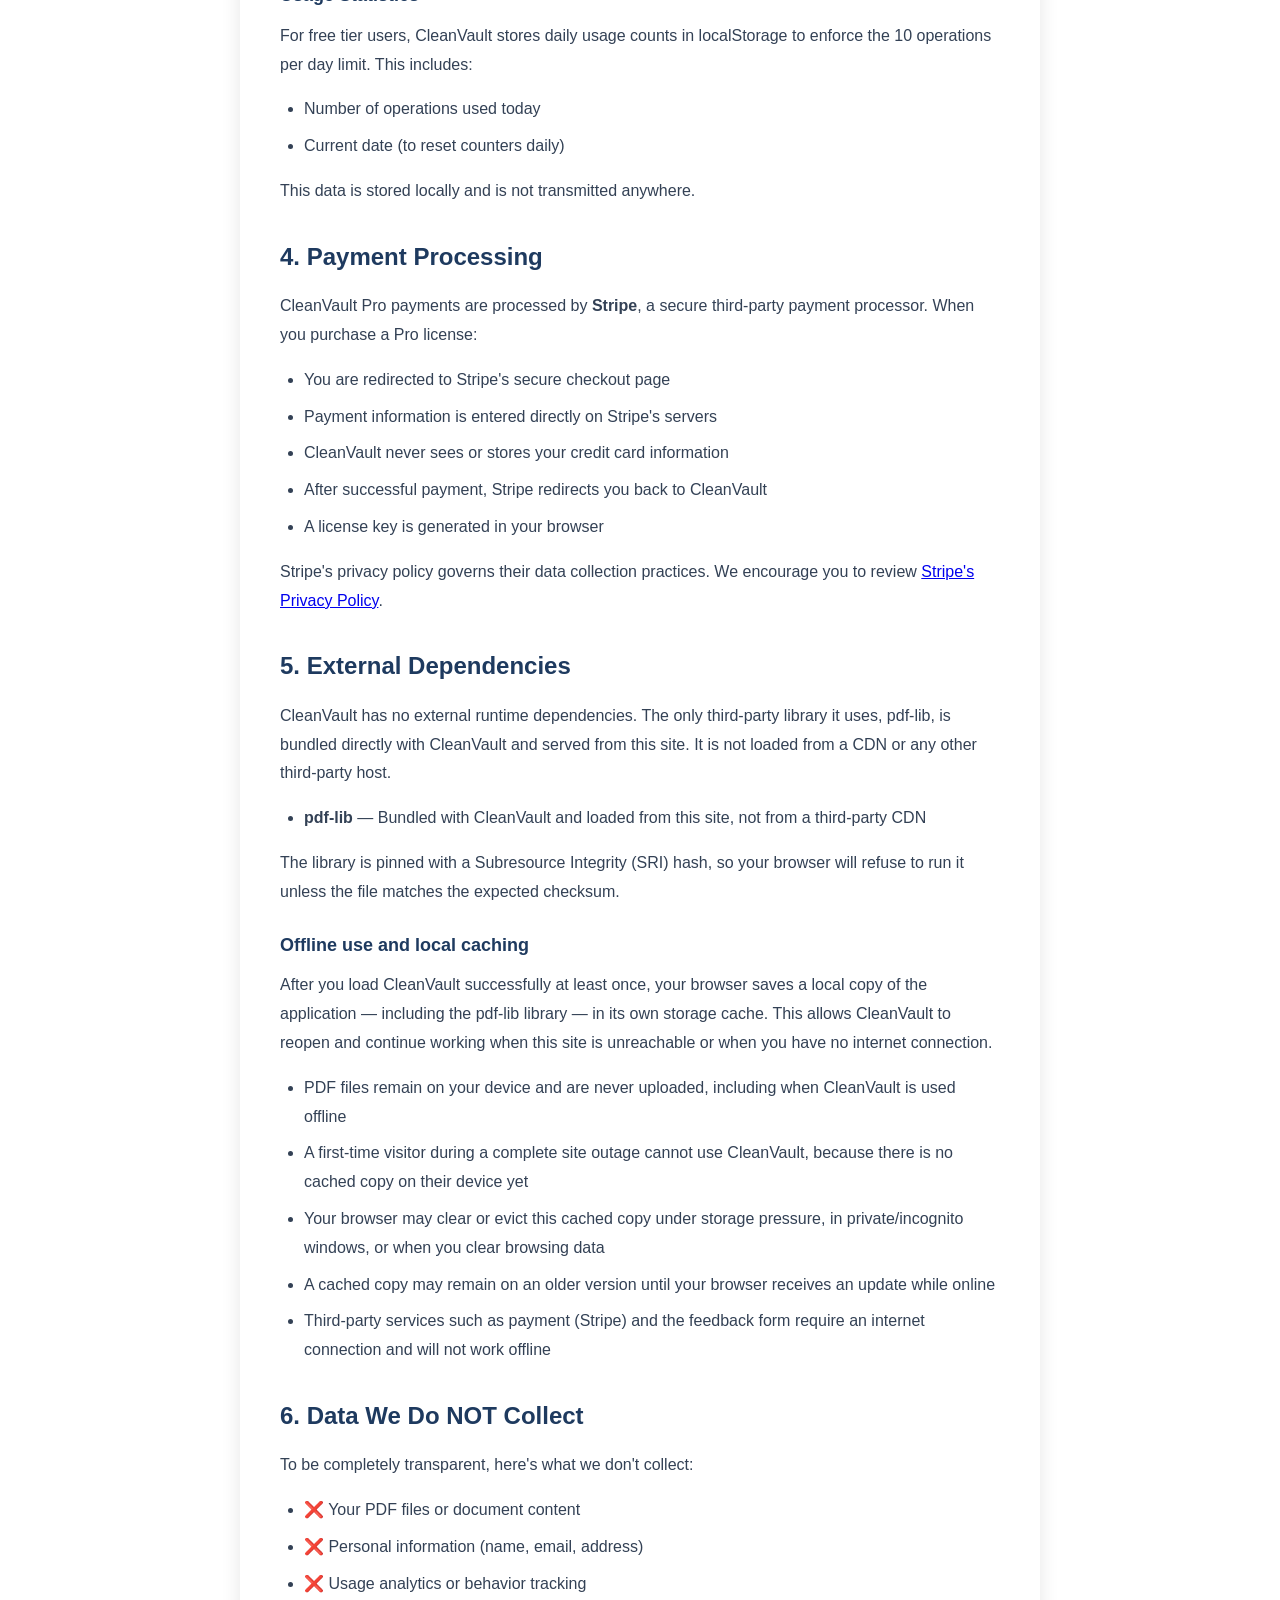
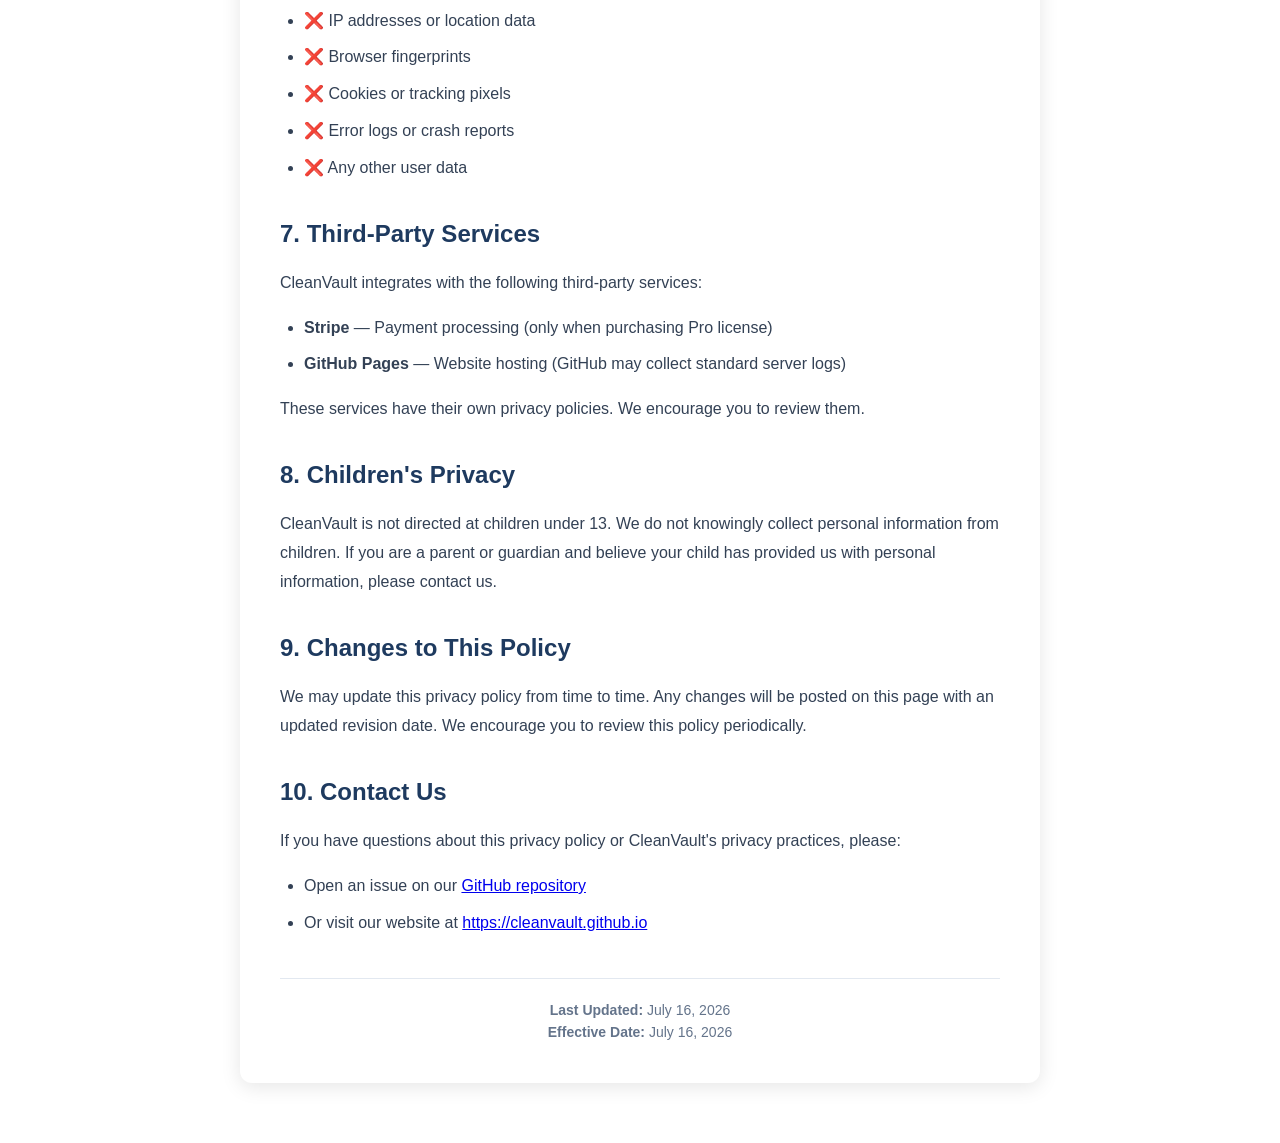
==== commit de4c26e1: "Add offline support via Service Worker and self-host pdf-lib CleanVault could not run without networ" ====
--- a/privacy.html
+++ b/privacy.html
@@ -196,11 +196,21 @@
 
         <div class="legal-section">
             <h2>5. External Dependencies</h2>
-            <p>CleanVault uses one external library:</p>
-            <ul>
-                <li><strong>pdf-lib</strong> — Loaded from unpkg.com CDN for PDF processing</li>
-            </ul>
-            <p>This library is loaded over HTTPS and is cached by your browser. No data is sent to the CDN during normal operation — the library is only downloaded once when you first visit the site.</p>
+            <p>CleanVault has no external runtime dependencies. The only third-party library it uses, pdf-lib, is bundled directly with CleanVault and served from this site. It is not loaded from a CDN or any other third-party host.</p>
+            <ul>
+                <li><strong>pdf-lib</strong> — Bundled with CleanVault and loaded from this site, not from a third-party CDN</li>
+            </ul>
+            <p>The library is pinned with a Subresource Integrity (SRI) hash, so your browser will refuse to run it unless the file matches the expected checksum.</p>
+
+            <h3>Offline use and local caching</h3>
+            <p>After you load CleanVault successfully at least once, your browser saves a local copy of the application — including the pdf-lib library — in its own storage cache. This allows CleanVault to reopen and continue working when this site is unreachable or when you have no internet connection.</p>
+            <ul>
+                <li>PDF files remain on your device and are never uploaded, including when CleanVault is used offline</li>
+                <li>A first-time visitor during a complete site outage cannot use CleanVault, because there is no cached copy on their device yet</li>
+                <li>Your browser may clear or evict this cached copy under storage pressure, in private/incognito windows, or when you clear browsing data</li>
+                <li>A cached copy may remain on an older version until your browser receives an update while online</li>
+                <li>Third-party services such as payment (Stripe) and the feedback form require an internet connection and will not work offline</li>
+            </ul>
         </div>
 
         <div class="legal-section">
